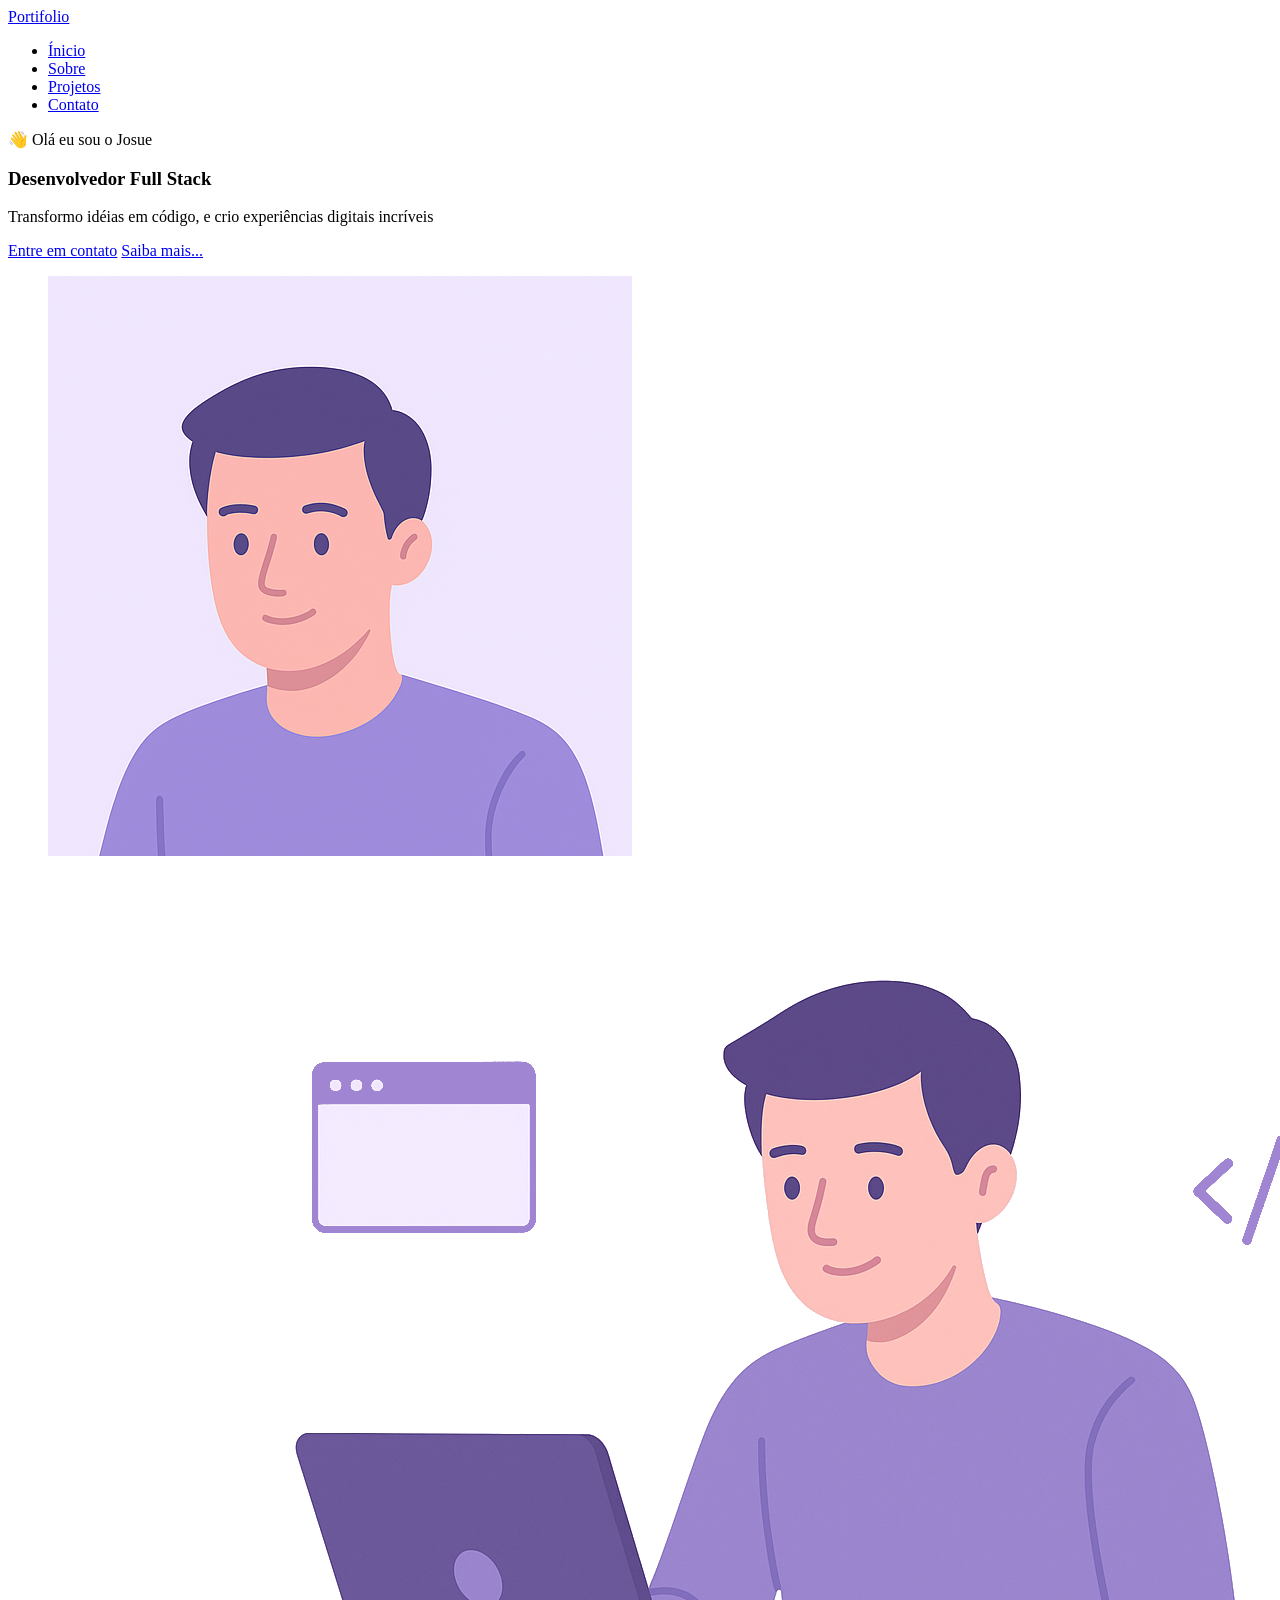
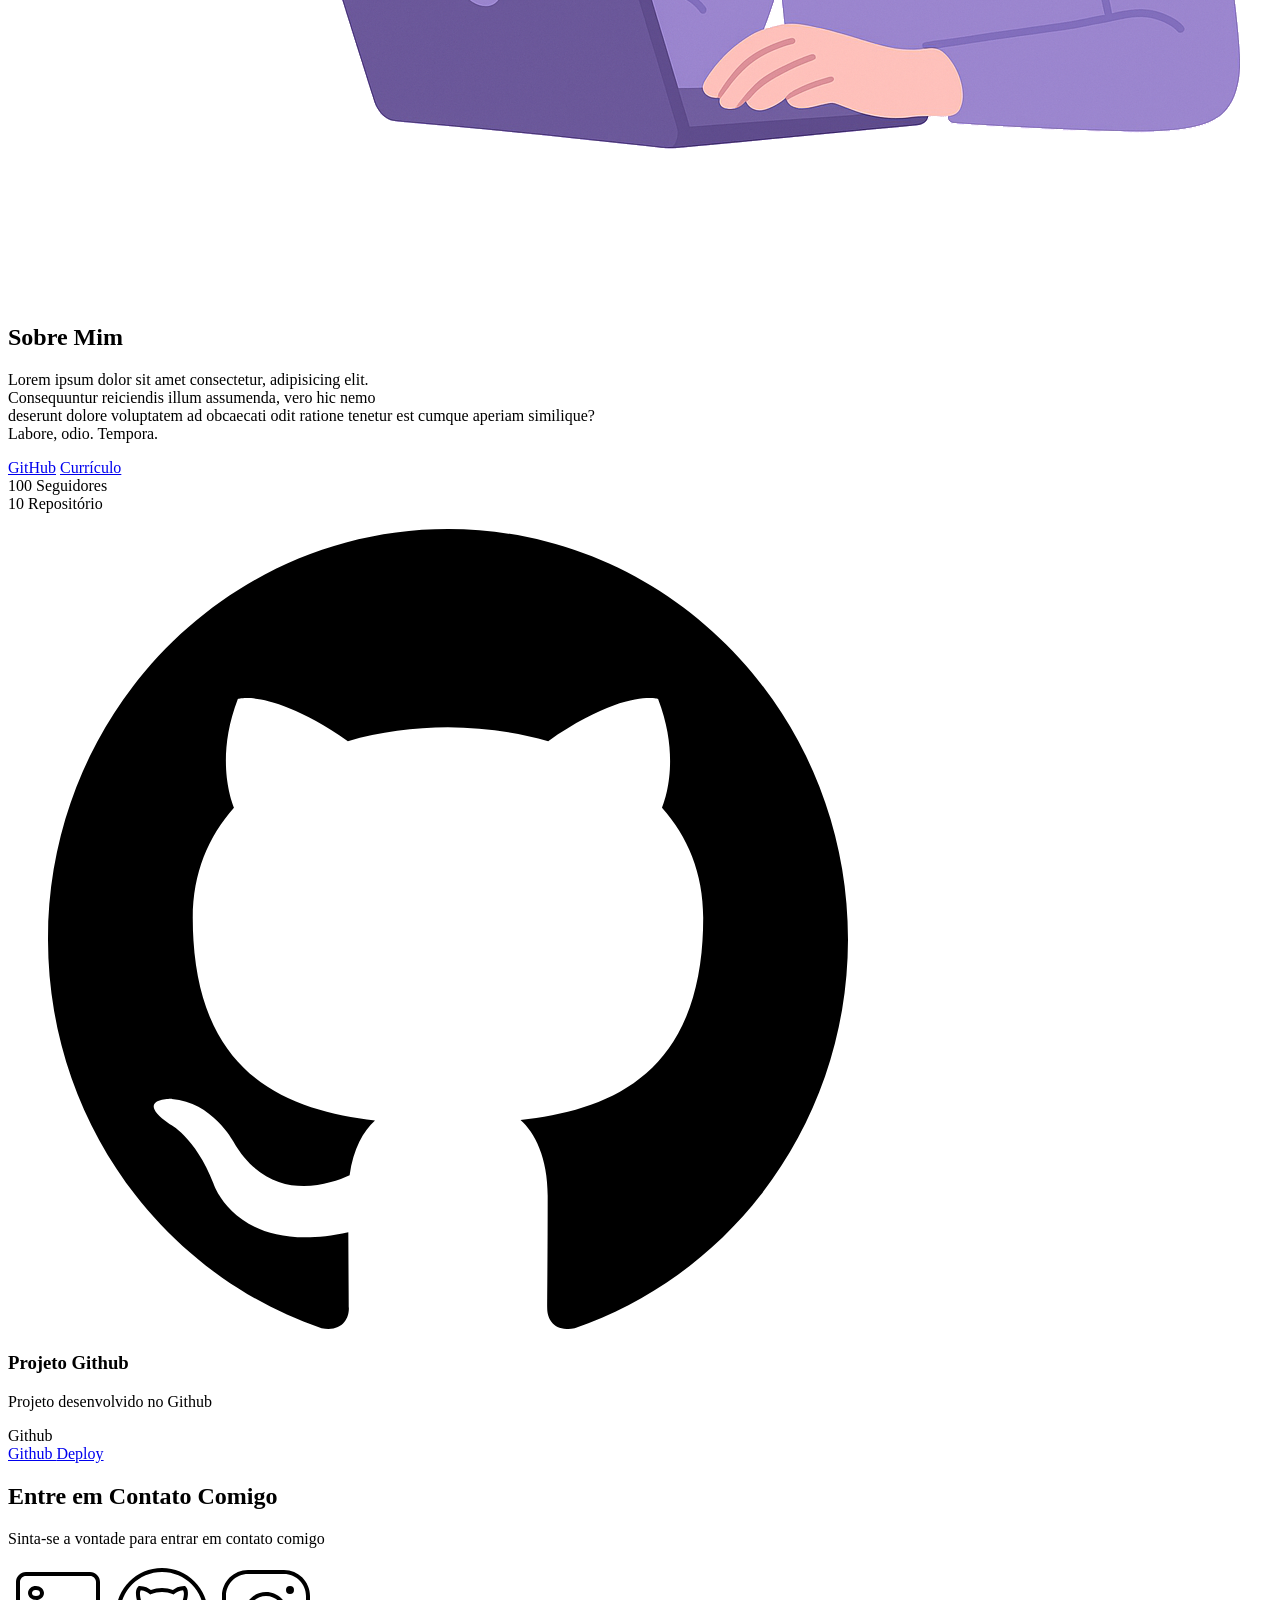
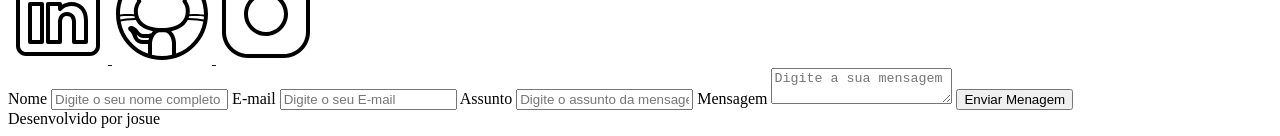
==== index.html @ 02aa9bf2 "✨ New Feature: Criação da pagina sucess" ====
<!DOCTYPE html>
<html lang="pt-br">

<head>
    <meta charset="UTF-8">
    <meta name="viewport" content="width=device-width, initial-scale=1.0">
    <meta name="autor" content="Josue Viegas">
    <meta name="description" content="Portfólio do Josue Viegas,                 
    desenvolvedor Full Stack especializado em criar experiências                
     digitais incríveis. Conheça meus projetos e entre em contato.">
    <meta name="robots" content="index, follow">

    <link rel="icon" type="image/svg+xml" href="./assets/img/favicon.svg">

    <title>Portifólio do Josue</title>

</head>

<body>
    <!-- cabeçalho -->
    <header>
        <!--titulo cabeçalho -->
        <a href="index.html" id="titulo">Portifolio</a>

        <!-- Menu de navegação -->
        <nav>
            <ul class="menu-list">
                <li><a href="#hero">Ínicio</a></li>
                <li><a href="#about">Sobre</a></li>
                <li><a href="#projects">Projetos</a></li>
                <li><a href="#contact">Contato</a></li>
            </ul>
        </nav>

    </header>

    <!-- seção principal -->
    <main>
        <!--Seção Hero -->
        <section id="hero" class="section-containner hero-containner">
            <article class="hero-content">
                <span>👋 Olá eu sou o Josue</span>
                <h1>Desenvolvedor Full Stack</h1>
                <p>Transformo idéias em código,
                    e crio experiências digitais incríveis</p>

                <div class="buttons-containner">
                    <a href="#contact" class="botao">Entre em contato</a>
                    <a href="#about" class="botao-outline">Saiba mais...</a>
                </div>
            </article>

            <!-- Imagem da seção Hero -->
            <figure class="hero-image">
                <img src="./assets/img/avatar_dev_man.svg" alt="Foto do altor do site" class="float animation">
            </figure>

        </section>

        <!--Seção About -->
        <section id="about" class="section-containner about-containner">
            <!-- Imagem da seção About -->
            <figure class="about-image">
                <img src="./assets/img/foto_dev_man.svg" alt="Foto do altor do perfil do autor">
            </figure>

            <article class="about-content">
                <h2>Sobre Mim</h2>
                <p>Lorem ipsum dolor sit amet consectetur, adipisicing elit.<br>
                    Consequuntur reiciendis illum assumenda, vero hic nemo<br>
                    deserunt dolore voluptatem ad obcaecati odit ratione tenetur est cumque aperiam similique?<br>
                    Labore, odio. Tempora.</p>

                <!-- Links Github e Currículo-->
                <div class="about-buttons-data">

                    <!-- Links -->
                    <div class="button-containner">
                        <a href="#" target="_blank" class="botão">GitHub</a>
                        <a href="#" target="_blank" class="botão-outline">Currículo</a>
                    </div>

                    <!-- Dados -->
                    <div class="data-containner">
                        <div class="data-item">
                            <span class="data-number">100</span>
                            <span class="data-label">Seguidores</span>
                        </div>
                        <div class="data-item">
                            <span class="data-number">10</span>
                            <span class="data-label">Repositório</span>
                        </div>
                    </div>
                </div>
            </article>
        </section>

        <!--Seção Projects -->
        <section id="projects" class="section-containner projects-containner">

            <!-- Swipper Containner -->
            <div class="swiper project-swipper">
                <div class="swiper-wrapper">
                    <div class="swiper-slide">
                        <article class="project-card">

                            <!-- Icone da tecnologia padrão do projeto-->
                            <figure class="project-image">
                                <img src="./assets/icons/languages/github.svg" alt="icone github">
                            </figure>

                            <!-- Conteúdo do projeto -->
                            <div class="project-content">
                                <h3>Projeto Github</h3>
                                <p>Projeto desenvolvido no Github</p>

                                <div class="project-tags">
                                    <span class="tag">Github</span>
                                </div>

                                <!-- Links dos Projetos -->
                                <div class="project-button">
                                    <a href="#" target="_blank" class="botao botao-sm">
                                        Github
                                    </a>

                                    <a href="#" target="_blank" class="botao-outline botao-sm">
                                        Deploy
                                    </a>
                                </div>
                            </div>

                        </article>
                    </div>
                </div>

                <!-- Botões de navegação -->
                <div class="swiper-button-next"></div>
                <div class="swiper-button-prev"></div>

                <!-- Paginação -->
                <div class="swiper-pagination"></div>

            </div>

        </section>
        <!--Seção Contact -->
        <section id="contact" class="section-containner contact-containner">

            <article class="contact-info">
                <h2>Entre em Contato Comigo</h2>
                <p>Sinta-se a vontade para entrar em contato comigo</p>

                <!-- REDES SOCIAIS -->
                <div class="social-containner">

                    <a href="#" target="_blank" class="social-icons" aria-label="Linkedlin">
                        <img src="./assets/icons/social/linkedin.svg" alt="Link do Linkedlin">
                    </a>

                    <a href="#" target="_blank" class="social-icons" aria-label="Github">
                        <img src="./assets/icons/social/github.svg" alt="Link do Github">
                    </a>

                    <a href="#" target="_blank" class="social-icons" aria-label="Instagram">
                        <img src="./assets/icons/social/instagram.svg" alt="Link do Instagram">
                    </a>

                </div>

            </article>

            <!-- Formulário de Contato-->
            <form action="http://127.0.0.1:5500/sucess.html" method="POST" id="formulario">

                <label for="nome">Nome</label>
                <input id="nome" name="nome" type="text" placeholder="Digite o seu nome completo">
                <span id="erro-nome"></span>

                <label for="nome">E-mail</label>
                <input id="email" name="email" type="text" placeholder="Digite o seu E-mail">
                <span id="erro-email"></span>

                <label for="assunto">Assunto</label>
                <input id="assunto" name="assunto" type="text" placeholder="Digite o assunto da mensagem">
                <span id="erro-assunto"></span>

                <label for="mensagem">Mensagem</label>
                <textarea id="mensagem" name="mensagem" placeholder="Digite a sua mensagem"></textarea>
                <span id="erro-mensagem"></span>

                <button class="botao" type="submit">Enviar Menagem</button>
            </form>
        </section>

    </main>

    <!-- Rodapé -->
    <footer>
        Desenvolvido por josue
    </footer>

    <!-- SWIPER JS -->
    <script src="https://cdn.jsdelivr.net/npm/swiper@11/swiper-bundle.min.js"></script>

    <!-- Script JavaScript -->
    <script src="./assets/js/scripts.js"></script>

</body>

</html>
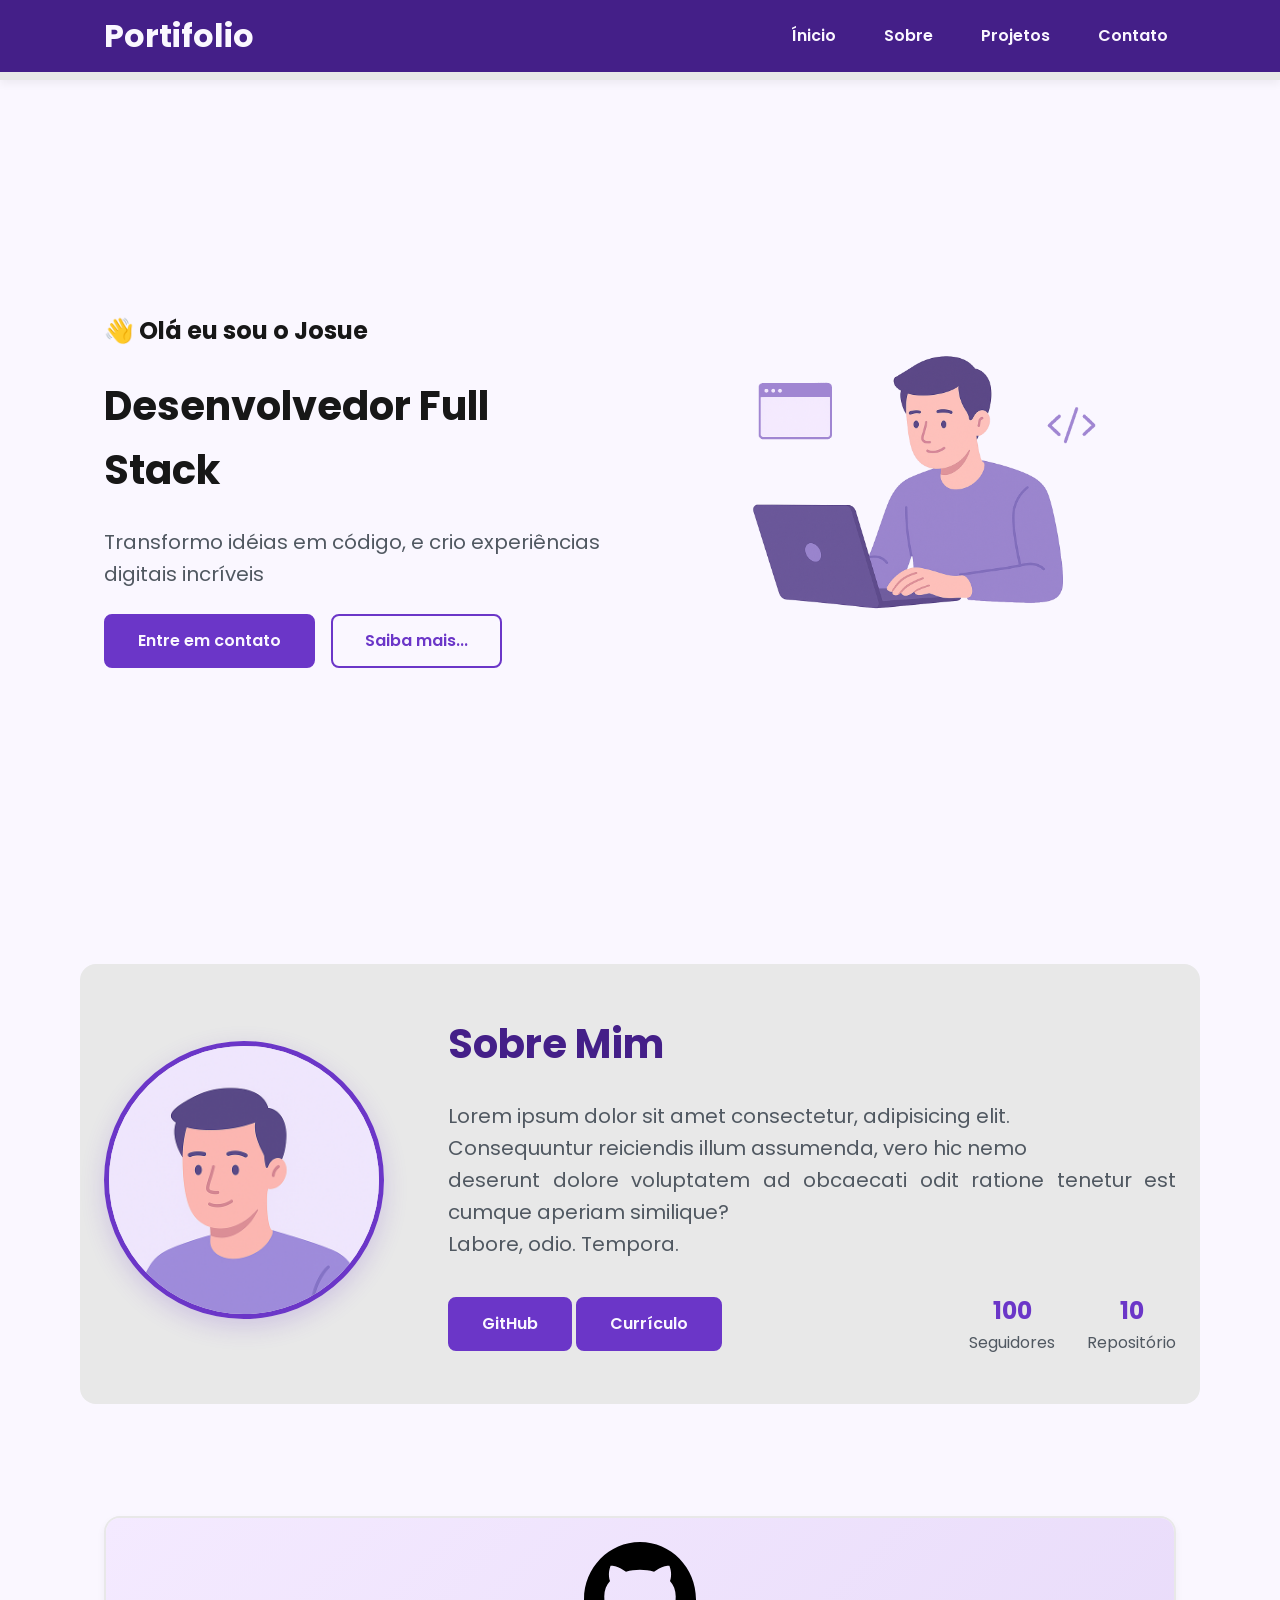
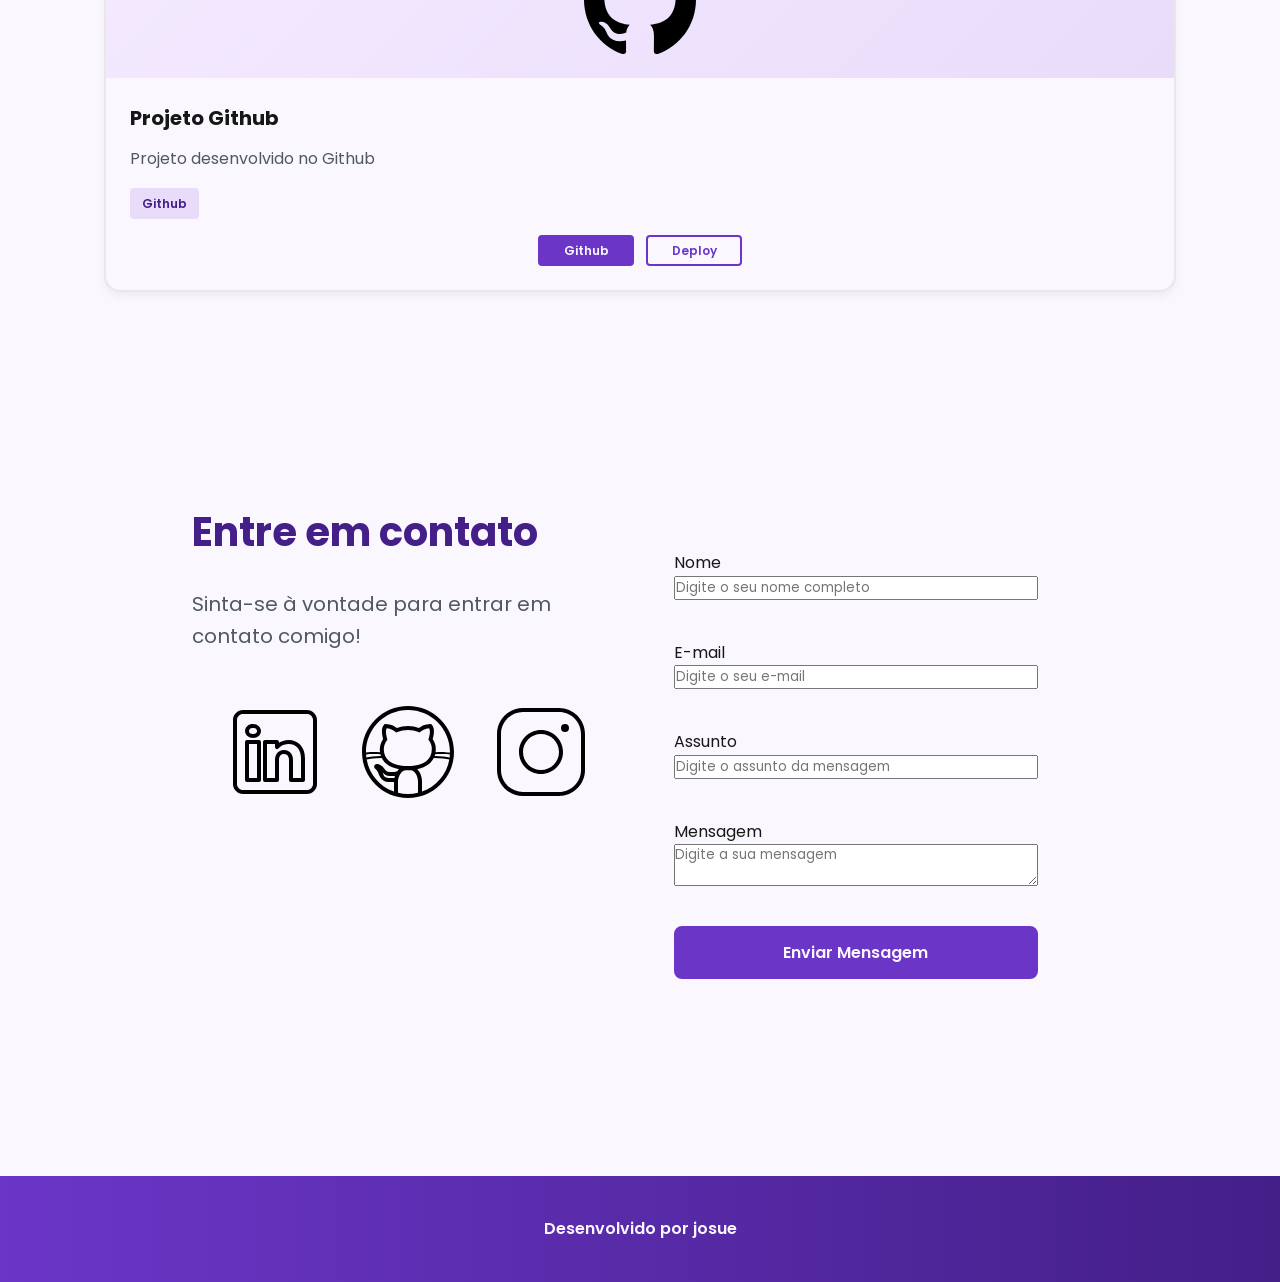
==== commit 630822f0: "✨ New Feature: 01 Esboço  Seção Contato" ====
--- a/index.html
+++ b/index.html
@@ -2,6 +2,13 @@
 <html lang="pt-br">
 
 <head>
+    <!-- Fontes do Google -->
+    <link rel="preconnect" href="https://fonts.googleapis.com">
+    <link rel="preconnect" href="https://fonts.gstatic.com" crossorigin>
+
+    <!-- Fonte do Google - Poppins -->
+    <link href="https://fonts.googleapis.com/css2?family=Poppins&display=swap" rel="stylesheet">
+
     <meta charset="UTF-8">
     <meta name="viewport" content="width=device-width, initial-scale=1.0">
     <meta name="autor" content="Josue Viegas">
@@ -11,6 +18,7 @@
     <meta name="robots" content="index, follow">
 
     <link rel="icon" type="image/svg+xml" href="./assets/img/favicon.svg">
+    <link rel="stylesheet" href="./assets/css/style.css">
 
     <title>Portifólio do Josue</title>
 
@@ -19,32 +27,34 @@
 <body>
     <!-- cabeçalho -->
     <header>
-        <!--titulo cabeçalho -->
-        <a href="index.html" id="titulo">Portifolio</a>
-
-        <!-- Menu de navegação -->
-        <nav>
-            <ul class="menu-list">
-                <li><a href="#hero">Ínicio</a></li>
-                <li><a href="#about">Sobre</a></li>
-                <li><a href="#projects">Projetos</a></li>
-                <li><a href="#contact">Contato</a></li>
-            </ul>
-        </nav>
-
+        <div class="menu-content">
+            <!--titulo cabeçalho -->
+            <a href="index.html" id="titulo">Portifolio</a>
+
+            <!-- Menu de navegação -->
+            <nav>
+                <ul class="menu-list">
+                    <li><a href="#hero">Ínicio</a></li>
+                    <li><a href="#about">Sobre</a></li>
+                    <li><a href="#projects">Projetos</a></li>
+                    <li><a href="#contact">Contato</a></li>
+                </ul>
+            </nav>
+
+        </div>
     </header>
 
     <!-- seção principal -->
     <main>
         <!--Seção Hero -->
-        <section id="hero" class="section-containner hero-containner">
+        <section id="hero" class="section-container hero-container">
             <article class="hero-content">
                 <span>👋 Olá eu sou o Josue</span>
                 <h1>Desenvolvedor Full Stack</h1>
                 <p>Transformo idéias em código,
                     e crio experiências digitais incríveis</p>
 
-                <div class="buttons-containner">
+                <div class="buttons-container">
                     <a href="#contact" class="botao">Entre em contato</a>
                     <a href="#about" class="botao-outline">Saiba mais...</a>
                 </div>
@@ -52,16 +62,16 @@
 
             <!-- Imagem da seção Hero -->
             <figure class="hero-image">
-                <img src="./assets/img/avatar_dev_man.svg" alt="Foto do altor do site" class="float animation">
+                <img src="./assets/img/foto_dev_man.svg" alt="Foto do altor do site" class="float-animation">
             </figure>
 
         </section>
 
         <!--Seção About -->
-        <section id="about" class="section-containner about-containner">
+        <section id="about" class="section-container about-container">
             <!-- Imagem da seção About -->
             <figure class="about-image">
-                <img src="./assets/img/foto_dev_man.svg" alt="Foto do altor do perfil do autor">
+                <img src="./assets/img/avatar_dev_man.svg" alt="Foto do altor do perfil do autor">
             </figure>
 
             <article class="about-content">
@@ -75,13 +85,13 @@
                 <div class="about-buttons-data">
 
                     <!-- Links -->
-                    <div class="button-containner">
-                        <a href="#" target="_blank" class="botão">GitHub</a>
-                        <a href="#" target="_blank" class="botão-outline">Currículo</a>
+                    <div class="button-container">
+                        <a href="#" target="_blank" class="botão botao">GitHub</a>
+                        <a href="#" target="_blank" class="botão-outline botao">Currículo</a>
                     </div>
 
                     <!-- Dados -->
-                    <div class="data-containner">
+                    <div class="data-container">
                         <div class="data-item">
                             <span class="data-number">100</span>
                             <span class="data-label">Seguidores</span>
@@ -96,9 +106,9 @@
         </section>
 
         <!--Seção Projects -->
-        <section id="projects" class="section-containner projects-containner">
-
-            <!-- Swipper Containner -->
+        <section id="projects" class="section-container projects-container">
+
+            <!-- Swipper container -->
             <div class="swiper project-swipper">
                 <div class="swiper-wrapper">
                     <div class="swiper-slide">
@@ -119,7 +129,7 @@
                                 </div>
 
                                 <!-- Links dos Projetos -->
-                                <div class="project-button">
+                                <div class="project-buttons">
                                     <a href="#" target="_blank" class="botao botao-sm">
                                         Github
                                     </a>
@@ -144,53 +154,56 @@
             </div>
 
         </section>
-        <!--Seção Contact -->
-        <section id="contact" class="section-containner contact-containner">
-
+
+        <!-- Seção Contact -->
+        <section id="contact" class="contact-container">
+
+            <!-- Redes Sociais -->
             <article class="contact-info">
-                <h2>Entre em Contato Comigo</h2>
-                <p>Sinta-se a vontade para entrar em contato comigo</p>
-
-                <!-- REDES SOCIAIS -->
-                <div class="social-containner">
-
-                    <a href="#" target="_blank" class="social-icons" aria-label="Linkedlin">
-                        <img src="./assets/icons/social/linkedin.svg" alt="Link do Linkedlin">
+
+                <h2>Entre em contato</h2>
+                <p>Sinta-se à vontade para entrar em contato comigo!</p>
+
+                <!-- Links para as Redes Sociais -->
+                <div class="social-container">
+                    <a href="#" target="_blank" class="social-icon" aria-label="Linkedin">
+                        <img src="./assets/icons/social/linkedin.svg" alt="Link para o LinkedIn">
                     </a>
 
-                    <a href="#" target="_blank" class="social-icons" aria-label="Github">
-                        <img src="./assets/icons/social/github.svg" alt="Link do Github">
+                    <a href="#" target="_blank" class="social-icon" aria-label="GitHub">
+                        <img src="./assets/icons/social/github.svg" alt="Link para o GitHub">
                     </a>
 
-                    <a href="#" target="_blank" class="social-icons" aria-label="Instagram">
-                        <img src="./assets/icons/social/instagram.svg" alt="Link do Instagram">
+                    <a href="#" target="_blank" class="social-icon" aria-label="Instagram">
+                        <img src="./assets/icons/social/instagram.svg" alt="Link para o Instagram">
                     </a>
-
                 </div>
 
             </article>
 
-            <!-- Formulário de Contato-->
-            <form action="http://127.0.0.1:5500/sucess.html" method="POST" id="formulario">
+            <!-- Formulário de Contato -->
+            <form id="formulario">
 
                 <label for="nome">Nome</label>
-                <input id="nome" name="nome" type="text" placeholder="Digite o seu nome completo">
+                <input id="nome" name="nome" type="text" placeholder="Digite o seu nome completo" class="input-form">
                 <span id="erro-nome"></span>
 
-                <label for="nome">E-mail</label>
-                <input id="email" name="email" type="text" placeholder="Digite o seu E-mail">
+                <label for="email">E-mail</label>
+                <input id="email" name="email" type="text" placeholder="Digite o seu e-mail" class="input-form">
                 <span id="erro-email"></span>
 
                 <label for="assunto">Assunto</label>
-                <input id="assunto" name="assunto" type="text" placeholder="Digite o assunto da mensagem">
+                <input id="assunto" name="assunto" type="text" placeholder="Digite o assunto da mensagem" class="input-form">
                 <span id="erro-assunto"></span>
 
                 <label for="mensagem">Mensagem</label>
-                <textarea id="mensagem" name="mensagem" placeholder="Digite a sua mensagem"></textarea>
+                <textarea id="mensagem" name="mensagem" placeholder="Digite a sua mensagem" class="input-form"></textarea>
                 <span id="erro-mensagem"></span>
 
-                <button class="botao" type="submit">Enviar Menagem</button>
+                <button class="botao" type="submit">Enviar Mensagem</button>
+
             </form>
+
         </section>
 
     </main>
--- a/assets/css/style.css
+++ b/assets/css/style.css
@@ -0,0 +1,564 @@
+/* Reset do Navegador */
+* {
+    margin: 0;
+    padding: 0;
+    box-sizing: border-box;
+    font-family: 'Poppins', sans-serif;
+    font-weight: 400;
+    text-decoration: none;
+    outline: none;
+}
+
+/* Variáveis */
+:root {
+    /* Paleta de Cores - Purple */
+    --purple-50: #f4eaff;
+    --purple-100: #e9dcfa;
+    --purple-200: #cdb3f0;
+    --purple-300: #b186e5;
+    --purple-400: #9460db;
+    --purple-500: #6b36c8;
+    --purple-600: #5b2ca0;
+    --purple-700: #4c2177;
+    --purple-800: #441f88;
+    --purple-900: #2a0e4d;
+    --purple-950: #1a0730;
+
+    /* Cores Neutras */
+    --gray-200: #e8e8e8;
+    --gray-400: #505861;
+    --black: #171717;
+    --white: #FAF7FF;
+
+    /* Cores de Estado */
+    --error: #e63946;
+
+    /* Sombras */
+    --shadow-sm: 0 0.25rem 0.5rem rgba(0, 0, 0, 0.05);
+    --shadow-md: 0 0.25rem 0.75rem rgba(107, 54, 200, 0.3);
+    --shadow-lg: 0 0.5rem 1.5rem rgba(107, 54, 200, 0.2);
+
+    /* Espaçamentos */
+    --spacing-xs: 0.5rem;
+    --spacing-sm: 1rem;
+    --spacing-md: 1.5rem;
+    --spacing-lg: 2rem;
+    --spacing-xl: 3rem;
+    --spacing-2xl: 4rem;
+
+    /* Tamanhos de Fonte */
+    --text-sm: 0.75rem;
+    --text-base: 1rem;
+    --text-lg: 1.25rem;
+    --text-xl: 1.5rem;
+    --text-2xl: 2rem;
+    --text-3xl: 2.5rem;
+
+    /* Border Radius */
+    --radius-sm: 0.25rem;
+    --radius-md: 0.5rem;
+    --radius-lg: 1rem;
+    --radius-xl: 2rem;
+    --radius-full: 50%;
+
+    /* Animação Padrão */
+    --transition-default: all 0.3s ease;
+}
+
+/* Configurações Básicas */
+
+html {
+    scroll-behavior: smooth;
+}
+
+body {
+    display: flex;
+    flex-direction: column;
+    min-height: 100vh;
+    background-color: var(--white);
+    line-height: 1.6;
+    color: var(--black);
+}
+
+main {
+    flex: 1;
+}
+
+/* Seções - Base Comum */
+
+.section-container {
+    max-width: 70rem;
+    margin: 0 auto;
+    padding: var(--spacing-xl) var(--spacing-md);
+    scroll-margin-top: 6rem;
+}
+
+/* Botões */
+
+.buttons-container {
+    display: flex;
+    gap: var(--spacing-sm);
+}
+
+.botao,
+.botao-outline {
+    display: inline-block;
+    padding: 0.75rem 2rem;
+    border: 0.15rem solid transparent;
+    border-radius: var(--radius-md);
+    font-size: var(--text-base);
+    font-weight: 600;
+    text-align: center;
+    cursor: pointer;
+    transition: var(--transition-default);
+}
+
+.botao {
+    border-color: var(--purple-500);
+    background-color: var(--purple-500);
+    color: var(--white);
+}
+
+.botao:hover {
+    border-color: var(--purple-800);
+    background-color: var(--purple-800);
+    box-shadow: var(--shadow-md);
+    transform: translateY(-0.25rem);
+}
+
+.botao-outline {
+    border-color: var(--purple-500);
+    background-color: transparent;
+    color: var(--purple-500);
+}
+
+.botao-outline:hover {
+    border-color: var(--purple-500);
+    background-color: var(--purple-500);
+    color: var(--white);
+    transform: translateY(-0.25rem);
+}
+
+/* Botões pequenos - Card Projetos */
+
+.botao.botao-sm,
+.botao-outline.botao-sm {
+    min-width: 6rem;
+    padding: 0.25rem var(--spacing-sm);
+    border-width: 0.125rem;
+    border-radius: 0.25rem;
+    font-size: var(--text-sm);
+}
+
+/* Seção Header - Cabeçalho e Menu */
+
+header {
+    position: sticky;
+    top: 0;
+    z-index: 1000;
+    width: 100%;
+    height: 5rem;
+    border-bottom: var(--spacing-xs) solid var(--gray-200);
+    box-shadow: var(--shadow-sm);
+    background-color: var(--purple-800);
+}
+
+header a {
+    font-weight: 600;
+    color: var(--white);
+    transition: color 0.3s ease;
+}
+
+header a:hover {
+    color: var(--purple-100);
+}
+
+#titulo {
+    font-size: var(--text-2xl);
+    font-weight: 700;
+}
+
+.menu-content {
+    display: flex;
+    justify-content: space-between;
+    align-items: center;
+    max-width: 70rem;
+    height: 100%;
+    margin: 0 auto;
+    padding: 0 var(--spacing-md);
+}
+
+.menu-list {
+    display: flex;
+    gap: var(--spacing-lg);
+    list-style: none;
+}
+
+.menu-list a {
+    padding: var(--spacing-xs);
+}
+
+/* Seção Hero */
+
+.hero-container {
+    display: flex;
+    align-items: center;
+    gap: var(--spacing-2xl);
+    min-height: calc(100vh - 5rem);
+}
+
+.hero-content {
+    display: flex;
+    flex: 1;
+    flex-direction: column;
+    gap: var(--spacing-md);
+
+}
+
+.hero-content span {
+    font-size: var(--text-xl);
+    font-weight: 700;
+}
+
+.hero-content h1 {
+    font-size: var(--text-3xl);
+    font-weight: 700;
+}
+
+.hero-content p,
+.about-content p,
+.contact-info p {
+    font-size: var(--text-lg);
+    color: var(--gray-400);
+}
+
+.hero-image {
+    display: flex;
+    flex: 1;
+    justify-content: center;
+}
+
+.hero-image img {
+    width: 100%;
+    max-width: 100%;
+    border-radius: var(--radius-xl);
+}
+
+/* Animação Flutuante */
+@keyframes float {
+
+    0%,
+    100% {
+        transform: translateY(0);
+    }
+
+    50% {
+        transform: translateY(-1.25rem);
+    }
+
+}
+
+/* Usa animação */
+.float-animation {
+    animation: float 3s ease-in-out infinite;
+}
+
+/* About */
+
+.about-container {
+    display: flex;
+    align-items: center;
+    gap: var(--spacing-2xl);
+    margin: var(--spacing-2xl) auto;
+    border-radius: var(--radius-lg);
+    background-color: var(--gray-200);
+}
+
+.about-image {
+    flex: 0 0 17.5rem;
+}
+
+.about-image img {
+    width: 100%;
+    border: 0.35rem solid var(--purple-500);
+    border-radius: var(--radius-full);
+    box-shadow: var(--shadow-lg);
+}
+
+.about-content h2,
+.projects-container h2,
+.contact-info h2 {
+    margin-bottom: var(--spacing-md);
+    font-size: var(--text-3xl);
+    font-weight: 700;
+    color: var(--purple-800);
+}
+
+.about-content p {
+    margin-bottom: var(--spacing-sm);
+    text-align: justify;
+}
+
+.about-buttons-data {
+    display: flex;
+    justify-content: space-between;
+    align-items: center;
+    gap: var(--spacing-lg);
+    margin-top: var(--spacing-lg);
+}
+
+.about-buttons-data .botao {
+    margin-right: auto;
+}
+
+.data-container {
+    display: flex;
+    gap: var(--spacing-lg);
+    margin-top: 0;
+}
+
+.data-item {
+    display: flex;
+    flex-direction: column;
+    align-items: center;
+}
+
+.data-number {
+    font-size: var(--text-xl);
+    font-weight: 700;
+    text-align: center;
+    color: var(--purple-500);
+}
+
+.data-label {
+    font-size: var(--text-base);
+    text-align: center;
+    color: var(--gray-400);
+}
+
+/* Projects */
+
+.projects-container {
+    scroll-margin-top: 3rem;
+    margin: var(--spacing-2xl) auto;
+    text-align: center;
+}
+
+.projects-swiper {
+    position: relative;
+    width: 100%;
+    padding: var(--spacing-sm) var(--spacing-xl) var(--spacing-xl);
+    overflow: hidden;
+}
+
+/* Card Projetos */
+
+.project-card {
+    display: flex;
+    flex-direction: column;
+    width: 100%;
+    height: 100%;
+    border: 0.15rem solid var(--gray-200);
+    border-radius: var(--radius-lg);
+    background-color: var(--white);
+    box-shadow: var(--shadow-sm);
+    overflow: hidden;
+    transition: var(--transition-default);
+}
+
+.project-card:hover {
+    box-shadow: var(--shadow-lg);
+}
+
+.project-image {
+    display: flex;
+    justify-content: center;
+    align-items: center;
+    width: 100%;
+    height: 10rem;
+    background: linear-gradient(135deg, var(--purple-50) 0%, var(--purple-100) 100%);
+}
+
+.project-image img {
+    width: 75%;
+    height: 75%;
+    max-width: 7rem;
+    max-height: 7rem;
+    object-fit: contain;
+    transition: transform 0.3s ease;
+}
+
+.project-content {
+    display: flex;
+    flex: 1;
+    flex-direction: column;
+    padding: var(--spacing-md);
+    text-align: left;
+}
+
+.project-content h3 {
+    margin-bottom: 0.75rem;
+    font-size: var(--text-lg);
+    font-weight: 700;
+}
+
+.project-content p {
+    margin-bottom: var(--spacing-sm);
+    font-size: var(--text-base);
+    color: var(--gray-400)
+}
+
+.project-tags {
+    display: flex;
+    flex-wrap: wrap;
+    gap: var(--spacing-xs)
+}
+
+.tag {
+    padding: 0.375rem 0.75rem;
+    border-radius: var(--radius-sm);
+    background-color: var(--purple-100);
+    font-size: var(--text-sm);
+    font-weight: 600;
+    color: var(--purple-800);
+}
+
+.project-buttons {
+    display: flex;
+    justify-content: center;
+    align-items: center;
+    gap: 0.75rem;
+    margin-top: var(--spacing-sm);
+}
+
+/* Configuração do Swiper */
+
+.swiper-wrapper {
+    align-items: stretch;
+}
+
+.swiper-slide {
+    display: flex;
+    height: auto;
+}
+
+/* Botões do Swiper (navegação) */
+.swiper-button-next,
+.swiper-button-prev {
+    width: 3rem;
+    height: 3rem;
+}
+
+.swiper-button-next:after,
+.swiper-button-prev:after {
+    font-size: var(--text-lg);
+    color: var(--purple-500);
+}
+
+.swiper-button-next:hover:after,
+.swiper-button-prev:hover:after {
+    color: var(--purple-800);
+}
+
+/* Indicadores de paginação */
+.swiper-pagination-bullet {
+    width: 0.75rem;
+    height: 0.75rem;
+    background-color: var(--gray-200);
+    opacity: 1;
+}
+
+.swiper-pagination-bullet-active {
+    width: var(--spacing-lg);
+    border-radius: var(--radius-sm);
+    background-color: var(--purple-500);
+}
+
+/* Footer */
+
+footer {
+    padding: 2.5rem;
+    background: linear-gradient(to right, var(--purple-500), var(--purple-800));
+    font-weight: 600;
+    text-align: center;
+    color: var(--white);
+}
+
+/* Página Success */
+
+.success-container {
+    display: flex;
+    flex-direction: column;
+    justify-content: center;
+    align-items: center;
+    width: 100%;
+    min-height: calc(100vh - 12.5rem);
+    padding: var(--spacing-xl) var(--spacing-md);
+}
+
+.success-content {
+    display: flex;
+    flex-direction: column;
+    align-items: center;
+    gap: var(--spacing-md);
+    max-width: 37.5rem;
+    text-align: center;
+}
+
+.success-content h1 {
+    font-size: var(--text-3xl);
+    font-weight: 700;
+    color: var(--purple-800);
+}
+
+.success-content h2 {
+    font-size: var(--text-lg);
+    color: var(--gray-400);
+}
+
+.success-icon {
+    display: flex;
+    align-items: center;
+    justify-content: center;
+    width: 7.5rem;
+    height: 7.5rem;
+    border-radius: var(--radius-full);
+    background-color: var(--purple-100);
+}
+
+.success-icon img {
+    width: 6rem;
+    height: 6rem;
+    filter: brightness(0) saturate(100%) invert(11%) sepia(69%) saturate(3759%) hue-rotate(256deg) brightness(101%) contrast(96%);
+}
+
+.contact-container{
+    display: flex;
+    max-width: 70vw;
+    margin: 0 auto;
+}
+
+.contact-info{
+display: flex;
+flex-direction: column;
+height: 676px;
+width: 50vw;
+}
+
+#formulario{
+display: flex;
+flex-direction: column;
+height: 676px;
+padding: 50px;
+width: 50vw;
+}
+
+.social-container{
+    display: flex;
+    justify-content: space-evenly;
+    margin-top: 50px;
+}
+
+.input-form{
+    margin-bottom: 40px;
+}
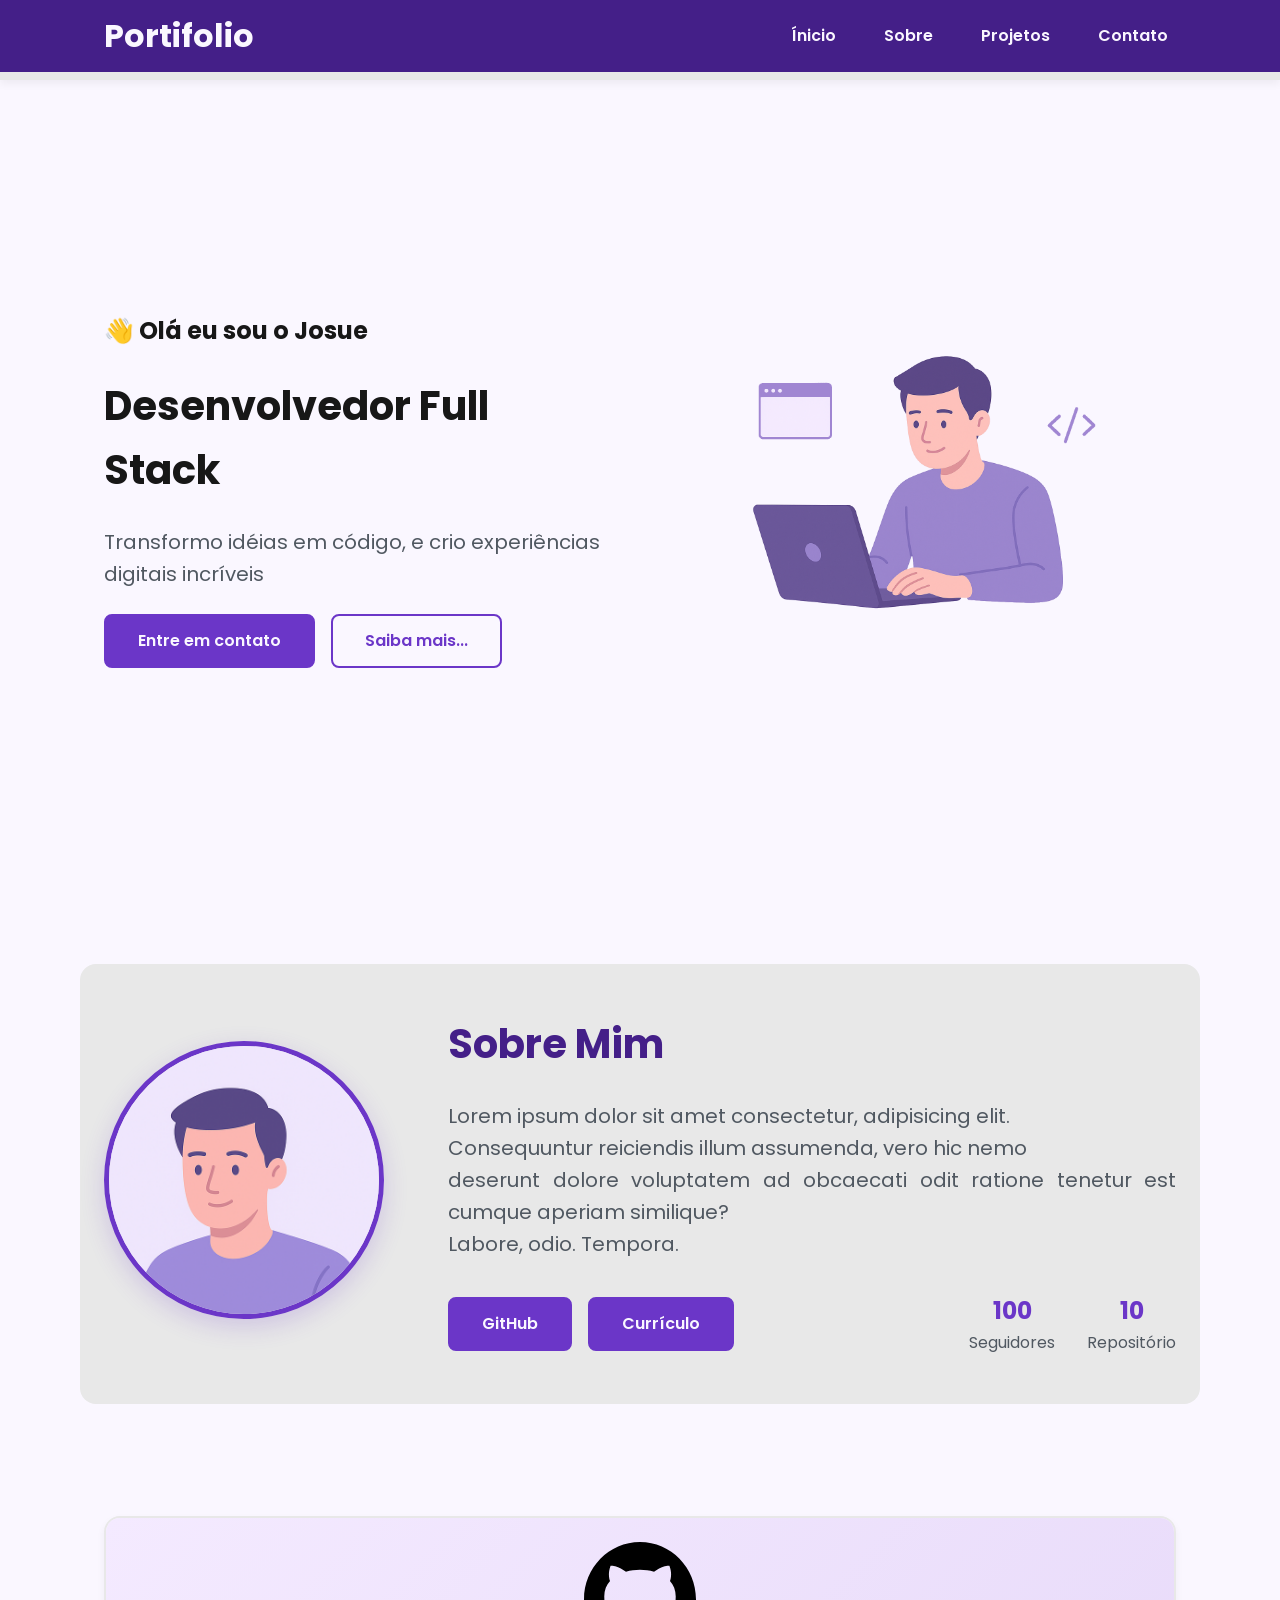
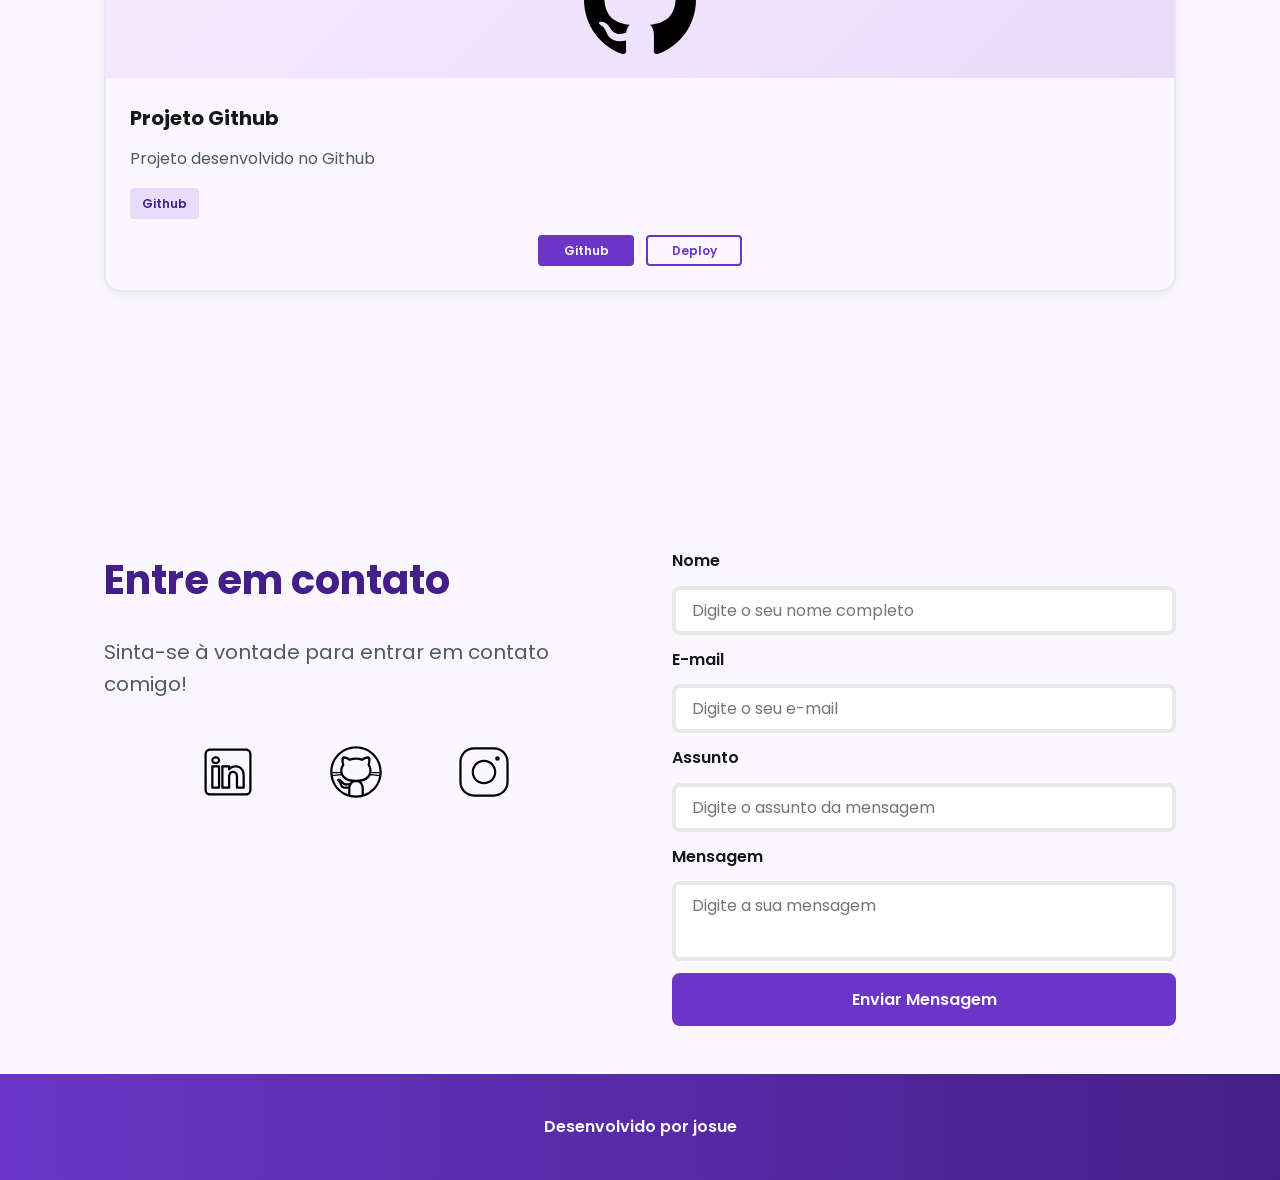
==== commit ecec394b: "✨ New Feature: Responsividade criada (index.html)" ====
--- a/index.html
+++ b/index.html
@@ -85,7 +85,7 @@
                 <div class="about-buttons-data">
 
                     <!-- Links -->
-                    <div class="button-container">
+                    <div class="buttons-container">
                         <a href="#" target="_blank" class="botão botao">GitHub</a>
                         <a href="#" target="_blank" class="botão-outline botao">Currículo</a>
                     </div>
@@ -156,7 +156,7 @@
         </section>
 
         <!-- Seção Contact -->
-        <section id="contact" class="contact-container">
+        <section id="contact" class="section-container contact-container">
 
             <!-- Redes Sociais -->
             <article class="contact-info">
@@ -185,19 +185,19 @@
             <form id="formulario">
 
                 <label for="nome">Nome</label>
-                <input id="nome" name="nome" type="text" placeholder="Digite o seu nome completo" class="input-form">
+                <input id="nome" name="nome" type="text" placeholder="Digite o seu nome completo">
                 <span id="erro-nome"></span>
 
                 <label for="email">E-mail</label>
-                <input id="email" name="email" type="text" placeholder="Digite o seu e-mail" class="input-form">
+                <input id="email" name="email" type="text" placeholder="Digite o seu e-mail">
                 <span id="erro-email"></span>
 
                 <label for="assunto">Assunto</label>
-                <input id="assunto" name="assunto" type="text" placeholder="Digite o assunto da mensagem" class="input-form">
+                <input id="assunto" name="assunto" type="text" placeholder="Digite o assunto da mensagem">
                 <span id="erro-assunto"></span>
 
                 <label for="mensagem">Mensagem</label>
-                <textarea id="mensagem" name="mensagem" placeholder="Digite a sua mensagem" class="input-form"></textarea>
+                <textarea id="mensagem" name="mensagem" placeholder="Digite a sua mensagem"></textarea>
                 <span id="erro-mensagem"></span>
 
                 <button class="botao" type="submit">Enviar Mensagem</button>
@@ -205,7 +205,7 @@
             </form>
 
         </section>
-
+        
     </main>
 
     <!-- Rodapé -->
--- a/assets/css/style.css
+++ b/assets/css/style.css
@@ -1,13 +1,13 @@
 /* Reset do Navegador */
 * {
-    margin: 0;
-    padding: 0;
-    box-sizing: border-box;
-    font-family: 'Poppins', sans-serif;
-    font-weight: 400;
-    text-decoration: none;
-    outline: none;
-}
+  margin: 0;
+  padding: 0;
+  box-sizing: border-box;
+  font-family: 'Poppins', sans-serif;
+  font-weight: 400;
+  text-decoration: none;
+  outline: none;
+}    
 
 /* Variáveis */
 :root {
@@ -68,199 +68,199 @@
 /* Configurações Básicas */
 
 html {
-    scroll-behavior: smooth;
+  scroll-behavior: smooth;
 }
 
 body {
-    display: flex;
-    flex-direction: column;
-    min-height: 100vh;
-    background-color: var(--white);
-    line-height: 1.6;
-    color: var(--black);
+  display: flex;
+  flex-direction: column;
+  min-height: 100vh;
+  background-color: var(--white);
+  line-height: 1.6;
+  color: var(--black);
 }
 
 main {
-    flex: 1;
+  flex: 1;
 }
 
 /* Seções - Base Comum */
 
 .section-container {
-    max-width: 70rem;
-    margin: 0 auto;
-    padding: var(--spacing-xl) var(--spacing-md);
-    scroll-margin-top: 6rem;
+  max-width: 70rem;
+  margin: 0 auto;
+  padding: var(--spacing-xl) var(--spacing-md);
+  scroll-margin-top: 6rem;
 }
 
 /* Botões */
 
 .buttons-container {
-    display: flex;
-    gap: var(--spacing-sm);
+  display: flex;
+  gap: var(--spacing-sm);
 }
 
 .botao,
 .botao-outline {
-    display: inline-block;
-    padding: 0.75rem 2rem;
-    border: 0.15rem solid transparent;
-    border-radius: var(--radius-md);
-    font-size: var(--text-base);
-    font-weight: 600;
-    text-align: center;
-    cursor: pointer;
-    transition: var(--transition-default);
+  display: inline-block;
+  padding: 0.75rem 2rem;
+  border: 0.15rem solid transparent;
+  border-radius: var(--radius-md);
+  font-size: var(--text-base);
+  font-weight: 600;
+  text-align: center;
+  cursor: pointer;
+  transition: var(--transition-default);
 }
 
 .botao {
-    border-color: var(--purple-500);
-    background-color: var(--purple-500);
-    color: var(--white);
+  border-color: var(--purple-500);
+  background-color: var(--purple-500);
+  color: var(--white);
 }
 
 .botao:hover {
-    border-color: var(--purple-800);
-    background-color: var(--purple-800);
-    box-shadow: var(--shadow-md);
-    transform: translateY(-0.25rem);
+  border-color: var(--purple-800);
+  background-color: var(--purple-800);
+  box-shadow: var(--shadow-md);
+  transform: translateY(-0.25rem);
 }
 
 .botao-outline {
-    border-color: var(--purple-500);
-    background-color: transparent;
-    color: var(--purple-500);
+  border-color: var(--purple-500);
+  background-color: transparent;
+  color: var(--purple-500);
 }
 
 .botao-outline:hover {
-    border-color: var(--purple-500);
-    background-color: var(--purple-500);
-    color: var(--white);
-    transform: translateY(-0.25rem);
+  border-color: var(--purple-500);
+  background-color: var(--purple-500);
+  color: var(--white);
+  transform: translateY(-0.25rem);
 }
 
 /* Botões pequenos - Card Projetos */
 
 .botao.botao-sm,
 .botao-outline.botao-sm {
-    min-width: 6rem;
-    padding: 0.25rem var(--spacing-sm);
-    border-width: 0.125rem;
-    border-radius: 0.25rem;
-    font-size: var(--text-sm);
+  min-width: 6rem;
+  padding: 0.25rem var(--spacing-sm);
+  border-width: 0.125rem;
+  border-radius: 0.25rem;
+  font-size: var(--text-sm);
 }
 
 /* Seção Header - Cabeçalho e Menu */
 
 header {
-    position: sticky;
-    top: 0;
-    z-index: 1000;
-    width: 100%;
-    height: 5rem;
-    border-bottom: var(--spacing-xs) solid var(--gray-200);
-    box-shadow: var(--shadow-sm);
-    background-color: var(--purple-800);
+  position: sticky;
+  top: 0;
+  z-index: 1000;
+  width: 100%;
+  height: 5rem;
+  border-bottom: var(--spacing-xs) solid var(--gray-200);
+  box-shadow: var(--shadow-sm);
+  background-color: var(--purple-800);
 }
 
 header a {
-    font-weight: 600;
-    color: var(--white);
-    transition: color 0.3s ease;
+  font-weight: 600;
+  color: var(--white);
+  transition: color 0.3s ease;
 }
 
 header a:hover {
-    color: var(--purple-100);
+  color: var(--purple-100);
 }
 
 #titulo {
-    font-size: var(--text-2xl);
-    font-weight: 700;
+  font-size: var(--text-2xl);
+  font-weight: 700;
 }
 
 .menu-content {
-    display: flex;
-    justify-content: space-between;
-    align-items: center;
-    max-width: 70rem;
-    height: 100%;
-    margin: 0 auto;
-    padding: 0 var(--spacing-md);
+  display: flex;
+  justify-content: space-between;
+  align-items: center;
+  max-width: 70rem;
+  height: 100%;
+  margin: 0 auto;
+  padding: 0 var(--spacing-md);
 }
 
 .menu-list {
-    display: flex;
-    gap: var(--spacing-lg);
-    list-style: none;
+  display: flex;
+  gap: var(--spacing-lg);
+  list-style: none;
 }
 
 .menu-list a {
-    padding: var(--spacing-xs);
+  padding: var(--spacing-xs);
 }
 
 /* Seção Hero */
 
 .hero-container {
-    display: flex;
-    align-items: center;
-    gap: var(--spacing-2xl);
-    min-height: calc(100vh - 5rem);
+  display: flex;
+  align-items: center;
+  gap: var(--spacing-2xl);
+  min-height: calc(100vh - 5rem);
 }
 
 .hero-content {
-    display: flex;
-    flex: 1;
-    flex-direction: column;
-    gap: var(--spacing-md);
+  display: flex;
+  flex: 1;
+  flex-direction: column;
+  gap: var(--spacing-md);
 
 }
 
 .hero-content span {
-    font-size: var(--text-xl);
-    font-weight: 700;
+  font-size: var(--text-xl);
+  font-weight: 700;
 }
 
 .hero-content h1 {
-    font-size: var(--text-3xl);
-    font-weight: 700;
+  font-size: var(--text-3xl);
+  font-weight: 700;
 }
 
 .hero-content p,
 .about-content p,
 .contact-info p {
-    font-size: var(--text-lg);
-    color: var(--gray-400);
+  font-size: var(--text-lg);
+  color: var(--gray-400);
 }
 
 .hero-image {
-    display: flex;
-    flex: 1;
-    justify-content: center;
+  display: flex;
+  flex: 1;
+  justify-content: center;
 }
 
 .hero-image img {
-    width: 100%;
-    max-width: 100%;
-    border-radius: var(--radius-xl);
+  width: 100%;
+  max-width: 100%;
+  border-radius: var(--radius-xl);
 }
 
 /* Animação Flutuante */
 @keyframes float {
-
-    0%,
-    100% {
-        transform: translateY(0);
-    }
-
-    50% {
-        transform: translateY(-1.25rem);
-    }
+  
+  0%,
+  100% {
+    transform: translateY(0);
+  }
+
+  50% {
+    transform: translateY(-1.25rem);
+  }
 
 }
 
 /* Usa animação */
 .float-animation {
-    animation: float 3s ease-in-out infinite;
+  animation: float 3s ease-in-out infinite;
 }
 
 /* About */
@@ -339,96 +339,96 @@
 /* Projects */
 
 .projects-container {
-    scroll-margin-top: 3rem;
-    margin: var(--spacing-2xl) auto;
-    text-align: center;
+  scroll-margin-top: 3rem;
+  margin: var(--spacing-2xl) auto; 
+  text-align: center;
 }
 
 .projects-swiper {
-    position: relative;
-    width: 100%;
-    padding: var(--spacing-sm) var(--spacing-xl) var(--spacing-xl);
-    overflow: hidden;
+  position: relative;
+  width: 100%;
+  padding: var(--spacing-sm) var(--spacing-xl) var(--spacing-xl);
+  overflow: hidden;
 }
 
 /* Card Projetos */
 
 .project-card {
-    display: flex;
-    flex-direction: column;
-    width: 100%;
-    height: 100%;
-    border: 0.15rem solid var(--gray-200);
-    border-radius: var(--radius-lg);
-    background-color: var(--white);
-    box-shadow: var(--shadow-sm);
-    overflow: hidden;
-    transition: var(--transition-default);
+  display: flex;
+  flex-direction: column;
+  width: 100%;
+  height: 100%;
+  border: 0.15rem solid var(--gray-200);
+  border-radius: var(--radius-lg);
+  background-color: var(--white);
+  box-shadow: var(--shadow-sm);
+  overflow: hidden;
+  transition: var(--transition-default);
 }
 
 .project-card:hover {
-    box-shadow: var(--shadow-lg);
+  box-shadow: var(--shadow-lg);
 }
 
 .project-image {
-    display: flex;
-    justify-content: center;
-    align-items: center;
-    width: 100%;
-    height: 10rem;
-    background: linear-gradient(135deg, var(--purple-50) 0%, var(--purple-100) 100%);
+  display: flex;
+  justify-content: center;
+  align-items: center;
+  width: 100%;
+  height: 10rem;
+  background: linear-gradient(135deg, var(--purple-50) 0%, var(--purple-100) 100%);
 }
 
 .project-image img {
-    width: 75%;
-    height: 75%;
-    max-width: 7rem;
-    max-height: 7rem;
-    object-fit: contain;
-    transition: transform 0.3s ease;
+  width: 75%;
+  height: 75%;
+  max-width: 7rem;
+  max-height: 7rem;
+  object-fit: contain;
+  transition: transform 0.3s ease;
 }
 
 .project-content {
-    display: flex;
-    flex: 1;
-    flex-direction: column;
-    padding: var(--spacing-md);
-    text-align: left;
+  display: flex;
+  flex: 1;
+  flex-direction: column;
+  padding: var(--spacing-md);
+  text-align: left;
 }
 
 .project-content h3 {
-    margin-bottom: 0.75rem;
-    font-size: var(--text-lg);
-    font-weight: 700;
+  margin-bottom: 0.75rem;
+  font-size: var(--text-lg);
+  font-weight: 700;
 }
 
 .project-content p {
-    margin-bottom: var(--spacing-sm);
-    font-size: var(--text-base);
-    color: var(--gray-400)
+  margin-bottom: var(--spacing-sm);
+  font-size: var(--text-base);
+  color: var(--gray-400)
 }
 
 .project-tags {
-    display: flex;
-    flex-wrap: wrap;
-    gap: var(--spacing-xs)
+  display: flex;
+  flex-wrap: wrap;
+  gap: var(--spacing-xs)
 }
 
 .tag {
-    padding: 0.375rem 0.75rem;
-    border-radius: var(--radius-sm);
-    background-color: var(--purple-100);
-    font-size: var(--text-sm);
-    font-weight: 600;
-    color: var(--purple-800);
+  padding: 0.375rem 0.75rem;
+  border-radius: var(--radius-sm);
+  background-color: var(--purple-100);
+  font-size: var(--text-sm);
+  font-weight: 600;
+  color: var(--purple-800);
 }
 
 .project-buttons {
-    display: flex;
-    justify-content: center;
-    align-items: center;
-    gap: 0.75rem;
-    margin-top: var(--spacing-sm);
+  display: flex;
+  justify-content: center;
+  align-items: center;
+  gap: 0.75rem;
+  margin-top: var(--spacing-sm);
 }
 
 /* Configuração do Swiper */
@@ -472,6 +472,96 @@
     width: var(--spacing-lg);
     border-radius: var(--radius-sm);
     background-color: var(--purple-500);
+}
+
+/* Seção de Contato */
+
+.contact-container {
+  display: grid;
+  grid-template-columns: 1fr 1fr;
+  gap: var(--spacing-2xl);
+}
+
+/* Redes Sociais */
+
+.contact-info h2{
+  margin-bottom: var(--spacing-md);
+}
+
+.contact-info p{
+  margin-bottom: var(--spacing-lg);
+}
+
+.social-container {
+  display: flex;
+  justify-content: center;
+  gap: var(--spacing-xl);
+}
+
+.social-icon {
+  width: 5rem;
+  height: 5rem;
+  padding: 0.75rem;
+  border-radius: var(--radius-md);
+  transition: var(--transition-default);
+}
+
+.social-icon img{
+  width: 100%;
+  filter: brightness(0) saturate(100%);
+  transition: filter 0.3s ease;
+}
+
+.social-icon img:hover {
+  filter: brightness(0) 
+          saturate(100%) 
+          invert(42%) 
+          sepia(93%) 
+          saturate(1352%) 
+          hue-rotate(243deg) 
+          brightness(79%) 
+          contrast(91%);
+}
+
+/* Formulário de Contato */
+
+form {
+  display: flex;
+  flex-direction: column;
+  gap: 0.75rem;
+}
+
+form label {
+  font-size: var(--text-base);
+  font-weight: 600;
+}
+
+form input,
+form textarea {
+  width: 100%;
+  padding: 0.5rem var(--spacing-sm);
+  border: 0.25rem solid var(--gray-200);
+  border-radius: var(--radius-md);
+  font-family: inherit;
+  font-size: var(--text-base);
+  transition: border-color 0.3s ease;
+}
+
+form input:focus,
+form textarea:focus {
+  border-color: var(--purple-500);
+  outline: none
+}
+
+form textarea {
+  min-height: 5rem;
+  resize: none;
+}
+
+form span {
+  margin-top: -0.75rem;
+  font-size: var(--text-sm);
+  color: var(--error);
 }
 
 /* Footer */
@@ -529,36 +619,143 @@
 .success-icon img {
     width: 6rem;
     height: 6rem;
-    filter: brightness(0) saturate(100%) invert(11%) sepia(69%) saturate(3759%) hue-rotate(256deg) brightness(101%) contrast(96%);
-}
-
-.contact-container{
-    display: flex;
-    max-width: 70vw;
+    filter: brightness(0) 
+            saturate(100%) 
+            invert(11%) 
+            sepia(69%) 
+            saturate(3759%) 
+            hue-rotate(256deg) 
+            brightness(101%) 
+            contrast(96%);
+}
+
+/* Responsividade - Tablet */
+
+@media screen and (max-width: 1024px){
+  
+}
+
+/* Responsividade - Celular */
+
+@media screen and (max-width: 480px){
+    
+  .section-container{
+    padding: var(--spacing-md) var(--spacing-sm);
+  }
+
+  .section-container h1 {
+   font-size: var(--text-xl); 
+  }
+
+  .section-container h2 {
+   font-size: var(--text-lg); 
+  }
+
+  .section-container p {
+   font-size: var(--text-base); 
+  }
+
+  .section-container span {
+   font-size: var(--text-lg); 
+  }
+
+  #titulo {
+    font-size: var(--text-xl);
+  }
+
+  .menu-content {
+    justify-content: center;
+  }
+
+  .menu-list{
+    display: none;
+  }
+
+  .hero-container{
+    flex-direction: column-reverse;
+    gap: var(--spacing-xs);
+    min-height: 60vh;
+  }
+
+  .hero-content {
+    gap: var(--spacing-xs);
+    width: 100%;
+  }
+
+  .buttons-container {
+    flex-direction: column;
+    gap: 0.75rem;
+    width: 100%;
+  }
+
+  .buttons-container .botao,
+  .buttons-container .botao-outline{
+    padding: 0.75rem 1rem;
+    font-size: var(--text-base);
+    white-space: nowrap;
+  }
+
+  .hero-image {
+    width: 100%;
+  }
+
+  .hero-image img{
+    max-width: 20rem;
+  }
+
+  .about-container{
+    flex-direction: column;
+    margin: var(--spacing-lg) 0.5rem;
+    padding: var(--spacing-md);
+  }
+
+  .about-image img{
+    max-width: 16rem;
+  }
+
+  .about-content{
+    width: 100%;
+  }
+
+  .about-buttons-data{
+    flex-direction: column;
+    gap:var(--spacing-md);
+    align-items: stretch;
+  }
+
+  .about-buttons-data .botao,
+  .about-buttons-data .botao-outline{
+    width: 100%;
+    padding: 0.75rem  var(--spacing-lg);
+    font-size: var(--text-base);
+    text-align: center;
+  }
+
+  .data-container{
+    justify-content: center;
+    width: 100%;
+  }
+
+  .data-number {
+    font-size: var(--text-lg);
+  }
+
+  .data-label {
+    font-size: var(--text-sm);
+  }
+
+   .contact-container{
+    grid-template-columns: 1fr;
+    gap: var(--spacing-lg);
+    width: 100%;
     margin: 0 auto;
-}
-
-.contact-info{
-display: flex;
-flex-direction: column;
-height: 676px;
-width: 50vw;
-}
-
-#formulario{
-display: flex;
-flex-direction: column;
-height: 676px;
-padding: 50px;
-width: 50vw;
-}
-
-.social-container{
-    display: flex;
-    justify-content: space-evenly;
-    margin-top: 50px;
-}
-
-.input-form{
-    margin-bottom: 40px;
+  }
+
+  .contact-info {
+    width: 100%;
+  }
+
+  form {
+    width: 100%;
+  } 
 }
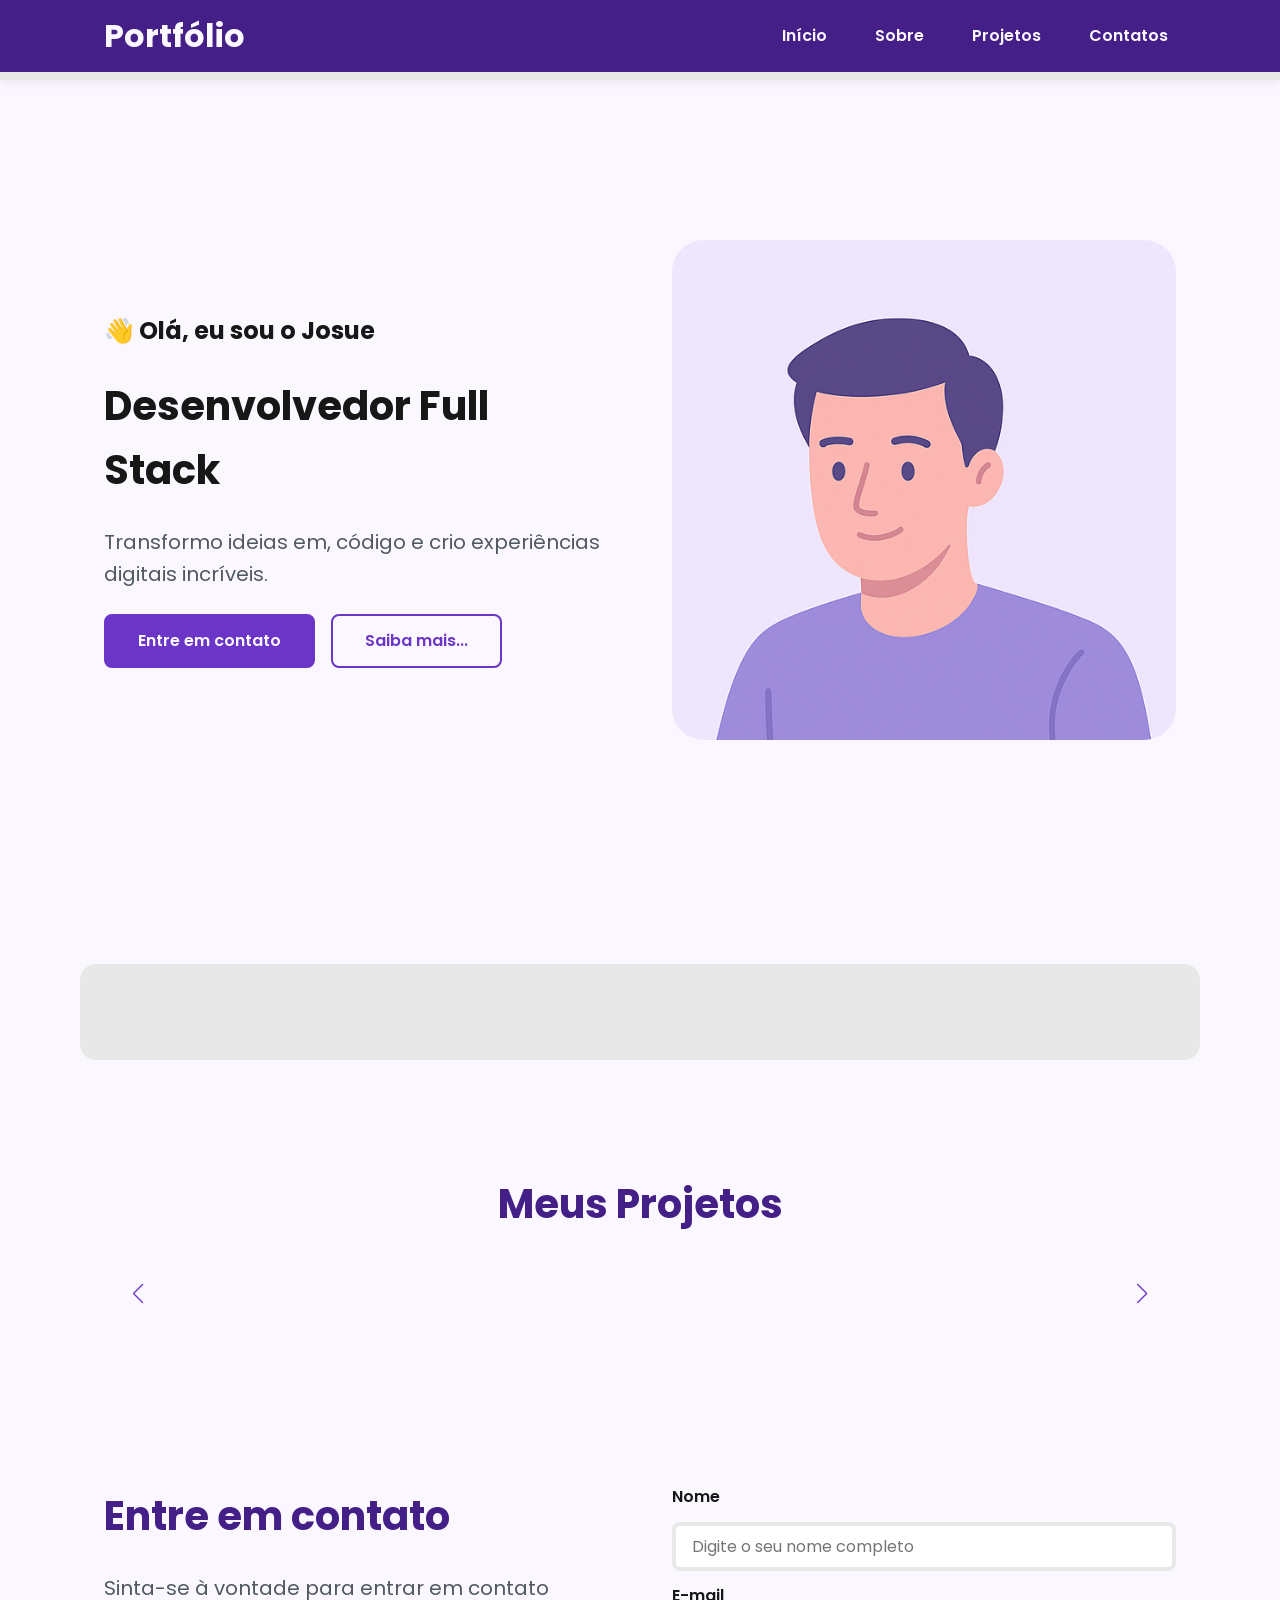
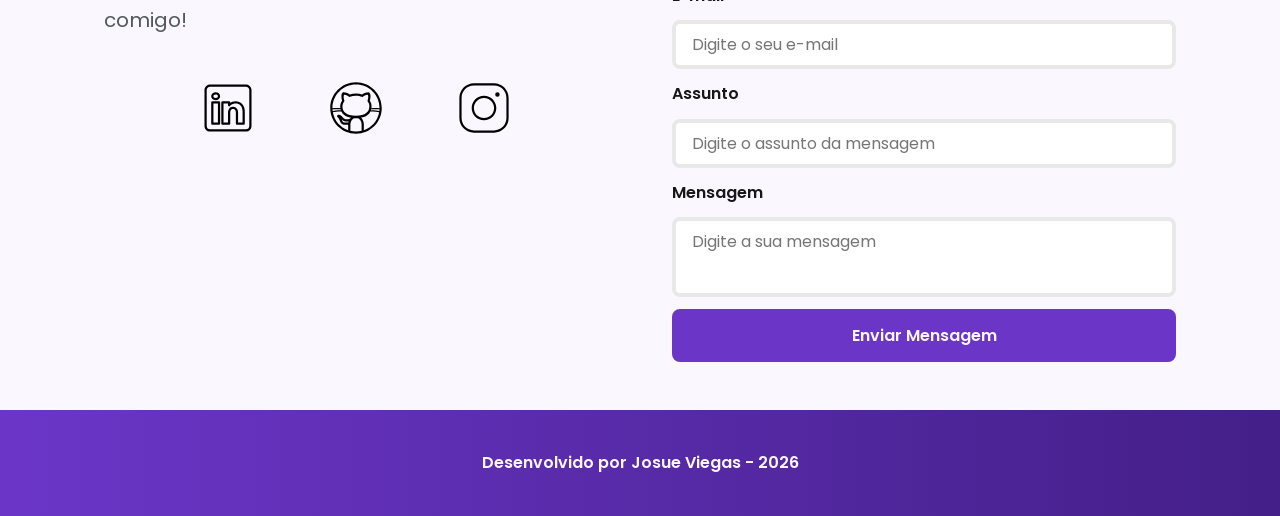
==== commit 34399ca9: "✨ New Feature: Criação da lógica do formulário" ====
--- a/index.html
+++ b/index.html
@@ -2,6 +2,7 @@
 <html lang="pt-br">
 
 <head>
+
     <!-- Fontes do Google -->
     <link rel="preconnect" href="https://fonts.googleapis.com">
     <link rel="preconnect" href="https://fonts.gstatic.com" crossorigin>
@@ -11,48 +12,59 @@
 
     <meta charset="UTF-8">
     <meta name="viewport" content="width=device-width, initial-scale=1.0">
-    <meta name="autor" content="Josue Viegas">
-    <meta name="description" content="Portfólio do Josue Viegas,                 
-    desenvolvedor Full Stack especializado em criar experiências                
-     digitais incríveis. Conheça meus projetos e entre em contato.">
+    <meta name="author" content="Rafael Queiróz">
+    <meta name="description" content="Portfólio Pessoal do Rafael Queiróz, 
+                desenvolvedor Full Stack especializado em criar experiências 
+                digitais incríveis. Conheça meus projetos e entre em contato.">
     <meta name="robots" content="index, follow">
 
     <link rel="icon" type="image/svg+xml" href="./assets/img/favicon.svg">
+
+    <!-- SWIPER CSS -->
+    <link rel="stylesheet" href="https://cdn.jsdelivr.net/npm/swiper@11/swiper-bundle.min.css">
+
+    <!-- CSS principal da página -->
     <link rel="stylesheet" href="./assets/css/style.css">
 
-    <title>Portifólio do Josue</title>
-
+    <title>Portfólio do Josue</title>
 </head>
 
 <body>
-    <!-- cabeçalho -->
+
+    <!-- Cabeçalho da página -->
     <header>
+
         <div class="menu-content">
-            <!--titulo cabeçalho -->
-            <a href="index.html" id="titulo">Portifolio</a>
 
-            <!-- Menu de navegação -->
+            <!-- Título do Cabeçalho -->
+            <a href="index.html" id="titulo">Portfólio</a>
+
+            <!-- Menu de Navegação -->
             <nav>
                 <ul class="menu-list">
-                    <li><a href="#hero">Ínicio</a></li>
+                    <li><a href="#hero">Início</a></li>
                     <li><a href="#about">Sobre</a></li>
                     <li><a href="#projects">Projetos</a></li>
-                    <li><a href="#contact">Contato</a></li>
+                    <li><a href="#contact">Contatos</a></li>
                 </ul>
             </nav>
 
         </div>
+
     </header>
 
-    <!-- seção principal -->
+    <!-- Seção Principal da página -->
     <main>
-        <!--Seção Hero -->
+
+        <!-- Seção Hero -->
         <section id="hero" class="section-container hero-container">
+
+            <!-- Boas Vindas -->
             <article class="hero-content">
-                <span>👋 Olá eu sou o Josue</span>
+                <span>👋 Olá, eu sou o Josue</span>
                 <h1>Desenvolvedor Full Stack</h1>
-                <p>Transformo idéias em código,
-                    e crio experiências digitais incríveis</p>
+                <p>Transformo ideias em,
+                    código e crio experiências digitais incríveis.</p>
 
                 <div class="buttons-container">
                     <a href="#contact" class="botao">Entre em contato</a>
@@ -60,91 +72,31 @@
                 </div>
             </article>
 
-            <!-- Imagem da seção Hero -->
+            <!-- Imagem da Seção Hero -->
             <figure class="hero-image">
-                <img src="./assets/img/foto_dev_man.svg" alt="Foto do altor do site" class="float-animation">
+                <img src="./assets/img/avatar_dev_man.svg" alt="Foto do autor do site" class="float-animation">
             </figure>
+        </section>
+
+        <!-- Seção About -->
+        <section id="about" class="section-container about-container">
+
+
 
         </section>
 
-        <!--Seção About -->
-        <section id="about" class="section-container about-container">
-            <!-- Imagem da seção About -->
-            <figure class="about-image">
-                <img src="./assets/img/avatar_dev_man.svg" alt="Foto do altor do perfil do autor">
-            </figure>
-
-            <article class="about-content">
-                <h2>Sobre Mim</h2>
-                <p>Lorem ipsum dolor sit amet consectetur, adipisicing elit.<br>
-                    Consequuntur reiciendis illum assumenda, vero hic nemo<br>
-                    deserunt dolore voluptatem ad obcaecati odit ratione tenetur est cumque aperiam similique?<br>
-                    Labore, odio. Tempora.</p>
-
-                <!-- Links Github e Currículo-->
-                <div class="about-buttons-data">
-
-                    <!-- Links -->
-                    <div class="buttons-container">
-                        <a href="#" target="_blank" class="botão botao">GitHub</a>
-                        <a href="#" target="_blank" class="botão-outline botao">Currículo</a>
-                    </div>
-
-                    <!-- Dados -->
-                    <div class="data-container">
-                        <div class="data-item">
-                            <span class="data-number">100</span>
-                            <span class="data-label">Seguidores</span>
-                        </div>
-                        <div class="data-item">
-                            <span class="data-number">10</span>
-                            <span class="data-label">Repositório</span>
-                        </div>
-                    </div>
-                </div>
-            </article>
-        </section>
-
-        <!--Seção Projects -->
+        <!-- Seção Projects -->
         <section id="projects" class="section-container projects-container">
 
-            <!-- Swipper container -->
-            <div class="swiper project-swipper">
+            <h2>Meus Projetos</h2>
+
+            <!-- Swiper Container -->
+            <div class="swiper projects-swiper">
                 <div class="swiper-wrapper">
-                    <div class="swiper-slide">
-                        <article class="project-card">
 
-                            <!-- Icone da tecnologia padrão do projeto-->
-                            <figure class="project-image">
-                                <img src="./assets/icons/languages/github.svg" alt="icone github">
-                            </figure>
-
-                            <!-- Conteúdo do projeto -->
-                            <div class="project-content">
-                                <h3>Projeto Github</h3>
-                                <p>Projeto desenvolvido no Github</p>
-
-                                <div class="project-tags">
-                                    <span class="tag">Github</span>
-                                </div>
-
-                                <!-- Links dos Projetos -->
-                                <div class="project-buttons">
-                                    <a href="#" target="_blank" class="botao botao-sm">
-                                        Github
-                                    </a>
-
-                                    <a href="#" target="_blank" class="botao-outline botao-sm">
-                                        Deploy
-                                    </a>
-                                </div>
-                            </div>
-
-                        </article>
-                    </div>
                 </div>
 
-                <!-- Botões de navegação -->
+                <!-- Botões de Navegação -->
                 <div class="swiper-button-next"></div>
                 <div class="swiper-button-prev"></div>
 
@@ -182,7 +134,10 @@
             </article>
 
             <!-- Formulário de Contato -->
-            <form id="formulario">
+            <form id="formulario" action="https://formsubmit.co/c8ad9c88356bbbc8a475a34c0a4dea14" method="POST">
+
+                <input type="hidden" name="_next" value="http://localhost:5500/success.html">
+                <input type="hidden" name="_captcha" value="false">
 
                 <label for="nome">Nome</label>
                 <input id="nome" name="nome" type="text" placeholder="Digite o seu nome completo">
@@ -204,20 +159,21 @@
 
             </form>
 
+
         </section>
-        
+
     </main>
 
-    <!-- Rodapé -->
+    <!-- Rodapé da página -->
     <footer>
-        Desenvolvido por josue
+        Desenvolvido por Josue Viegas - 2026
     </footer>
 
     <!-- SWIPER JS -->
     <script src="https://cdn.jsdelivr.net/npm/swiper@11/swiper-bundle.min.js"></script>
 
-    <!-- Script JavaScript -->
-    <script src="./assets/js/scripts.js"></script>
+    <!-- Script JavaScript principal da página -->
+    <script src="./assets/js/script.js"></script>
 
 </body>
 
--- a/assets/css/style.css
+++ b/assets/css/style.css
@@ -403,6 +403,7 @@
 }
 
 .project-content p {
+  flex: 1;
   margin-bottom: var(--spacing-sm);
   font-size: var(--text-base);
   color: var(--gray-400)
